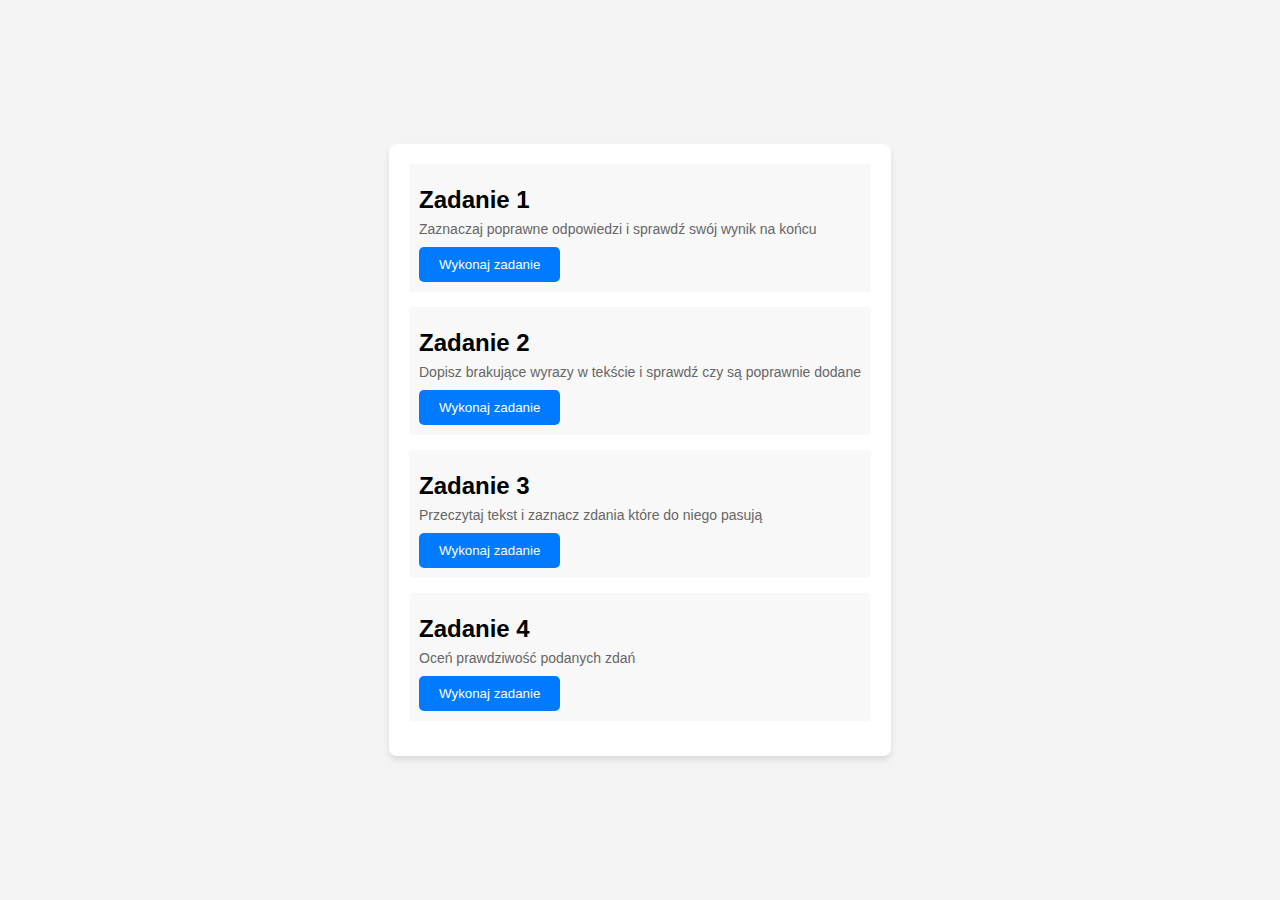
==== index.html @ ec9b62aa "Add files via upload" ====
<!DOCTYPE html>
<html lang="pl">
<head>
    <meta charset="UTF-8">
    <meta name="viewport" content="width=device-width, initial-scale=1.0">
    <title>Gra o fizyce | Strona główna</title>
    <link rel="icon" href="atom.png">
    <link rel="stylesheet" href="base.css">
    <style>
        .zadania {
            max-width: 600px;
            margin: 20px auto;
            background-color: #fff;
            border-radius: 8px;
            box-shadow: 0 4px 6px rgba(0, 0, 0, 0.1);
            padding: 20px;
        }

        .zadanie {
            margin-bottom: 15px;
            padding: 10px;
            border-radius: 4px;
            background-color: #f8f8f8;
            line-height: 0.5;
        }

        .zadanie a {
            text-decoration: none;
            color: #333;
            font-weight: bold;
        }

        .opis {
            font-size: 14px;
            color: #666;
        }
    </style>
</head>
<body>
    <div class="zadania">
        <div class="zadanie">
            <h2>Zadanie 1</h2>
            <p class="opis">Zaznaczaj poprawne odpowiedzi i sprawdź swój wynik na końcu</p>
            <button class="btn" onclick="refEx('zad1.html')">Wykonaj zadanie</button>
        </div>
        <div class="zadanie">
            <h2>Zadanie 2</h2>
            <p class="opis">Dopisz brakujące wyrazy w tekście i sprawdź czy są poprawnie dodane</p>
            <button class="btn" onclick="refEx('zad2.html')">Wykonaj zadanie</button>
        </div>
        <div class="zadanie">
            <h2>Zadanie 3</h2>
            <p class="opis">Przeczytaj tekst i zaznacz zdania które do niego pasują </p>
            <button class="btn" onclick="refEx('zad3.html')">Wykonaj zadanie</button>
        </div>
        <div class="zadanie">
            <h2>Zadanie 4</h2>
            <p class="opis">Oceń prawdziwość podanych zdań</p>
            <button class="btn" onclick="refEx('zad4.html')">Wykonaj zadanie</button>
        </div>
    </div>
    <script>
        function refEx(ex) { window.location.href = ex; }
    </script>
</body>
</html>
---- base.css ----
body {
    font-family: Arial, sans-serif;
    margin: 0;
    padding: 0;
    display: flex;
    justify-content: center;
    align-items: center;
    height: 100vh;
    background-color: #f4f4f4;
}
.navbuttons {
    position: absolute;
    top: 10px;
    left: 10px;
    display: flex;
    justify-content: center;
    gap: 10px;
}
.btn {
    padding: 10px 20px;
    background-color: #007bff;
    color: #fff;
    border: none;
    border-radius: 5px;
    cursor: pointer;
    transition: background-color 0.3s ease;
}
.btn:hover:not(.btn-off) {
    background-color: #0056b3;
}

.btn-off {
    background-color: #969696;
    cursor: auto;
}
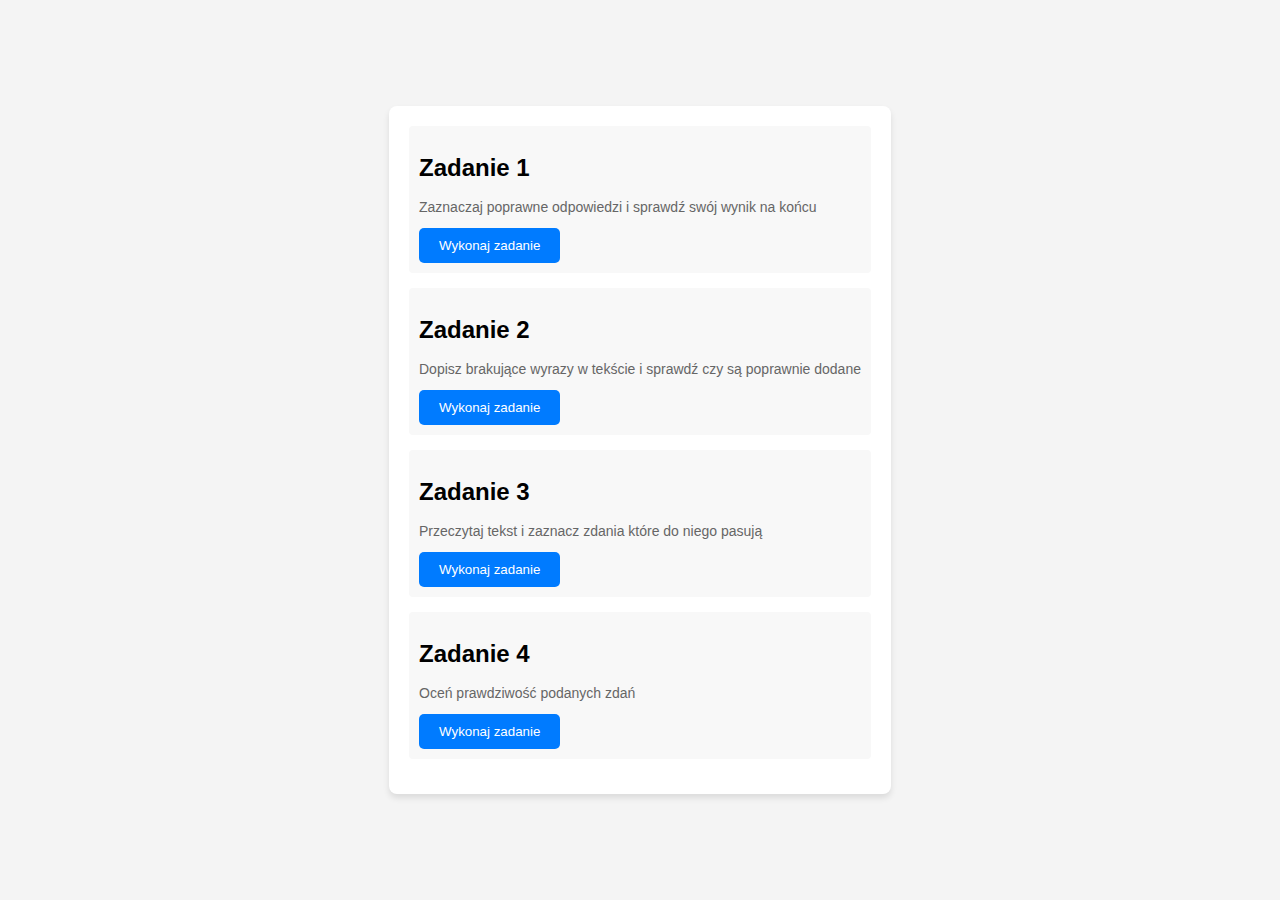
==== commit 0009ba34: "Update index.html" ====
--- a/index.html
+++ b/index.html
@@ -21,7 +21,7 @@
             padding: 10px;
             border-radius: 4px;
             background-color: #f8f8f8;
-            line-height: 0.5;
+            line-height: 1;
         }
 
         .zadanie a {
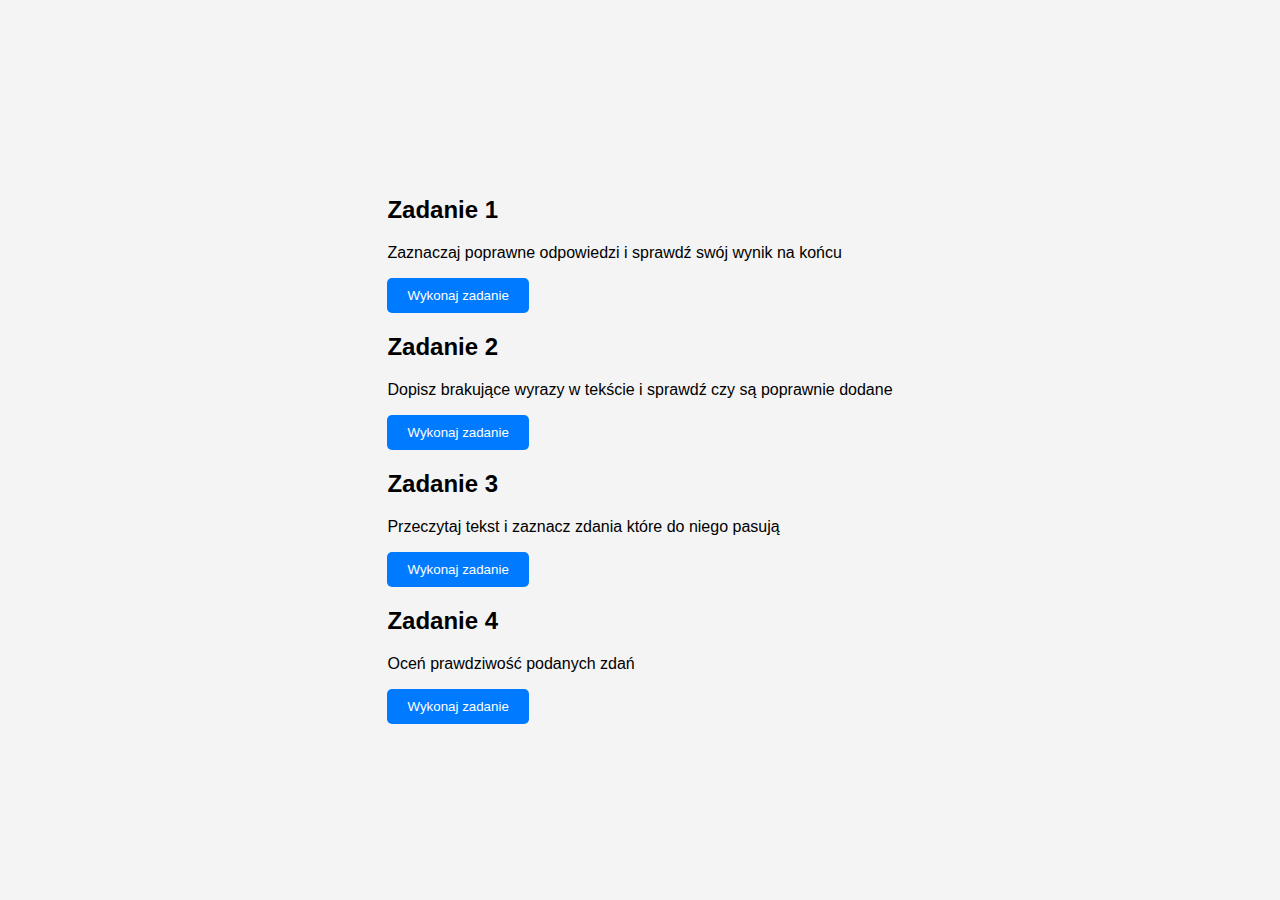
==== commit 51db9102: "Changed: structure of files > Added: folder for js and css files, moved js and css from .html files " ====
--- a/index.html
+++ b/index.html
@@ -5,36 +5,7 @@
     <meta name="viewport" content="width=device-width, initial-scale=1.0">
     <title>Gra o fizyce | Strona główna</title>
     <link rel="icon" href="atom.png">
-    <link rel="stylesheet" href="base.css">
-    <style>
-        .zadania {
-            max-width: 600px;
-            margin: 20px auto;
-            background-color: #fff;
-            border-radius: 8px;
-            box-shadow: 0 4px 6px rgba(0, 0, 0, 0.1);
-            padding: 20px;
-        }
-
-        .zadanie {
-            margin-bottom: 15px;
-            padding: 10px;
-            border-radius: 4px;
-            background-color: #f8f8f8;
-            line-height: 1;
-        }
-
-        .zadanie a {
-            text-decoration: none;
-            color: #333;
-            font-weight: bold;
-        }
-
-        .opis {
-            font-size: 14px;
-            color: #666;
-        }
-    </style>
+    <link rel="stylesheet" href="css/base.css">
 </head>
 <body>
     <div class="zadania">
@@ -59,8 +30,6 @@
             <button class="btn" onclick="refEx('zad4.html')">Wykonaj zadanie</button>
         </div>
     </div>
-    <script>
-        function refEx(ex) { window.location.href = ex; }
-    </script>
+    <script src="js/index.js"></script>
 </body>
 </html>
--- a/css/base.css
+++ b/css/base.css
@@ -0,0 +1,36 @@
+body {
+    font-family: Arial, sans-serif;
+    margin: 0;
+    padding: 0;
+    display: flex;
+    justify-content: center;
+    align-items: center;
+    height: 100vh;
+    background-color: #f4f4f4;
+}
+.navbuttons {
+    position: absolute;
+    top: 10px;
+    left: 10px;
+    display: flex;
+    justify-content: center;
+    gap: 10px;
+}
+.btn {
+    padding: 10px 20px;
+    background-color: #007bff;
+    color: #fff;
+    border: none;
+    border-radius: 5px;
+    cursor: pointer;
+    transition: background-color 0.3s ease;
+}
+.btn:hover:not(.btn-off) {
+    background-color: #0056b3;
+}
+
+.btn-off {
+    background-color: #969696;
+    cursor: auto;
+}
+
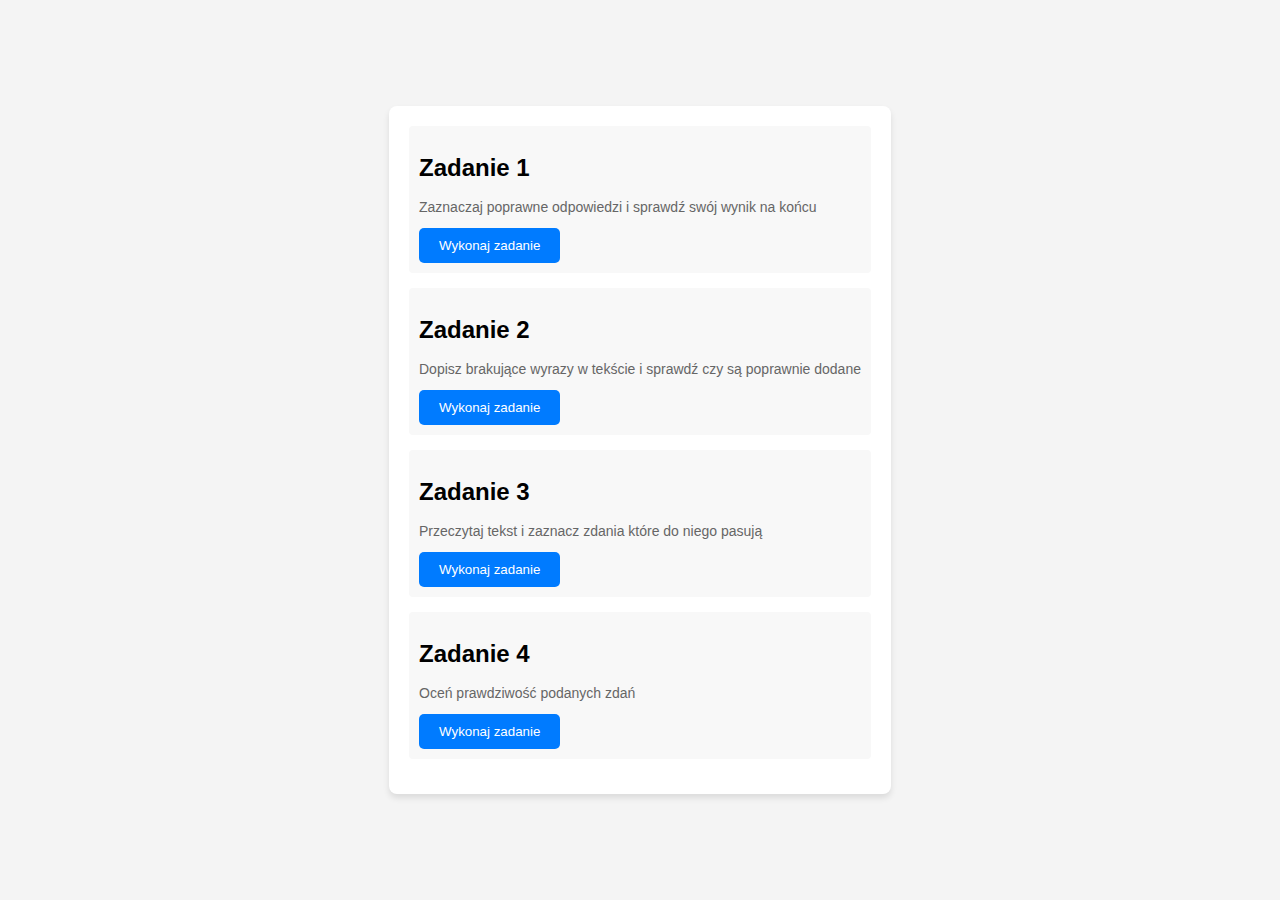
==== commit 15ae4ff0: "Reverted structure. Reason: to much errors" ====
--- a/index.html
+++ b/index.html
@@ -5,7 +5,36 @@
     <meta name="viewport" content="width=device-width, initial-scale=1.0">
     <title>Gra o fizyce | Strona główna</title>
     <link rel="icon" href="atom.png">
-    <link rel="stylesheet" href="css/base.css">
+    <link rel="stylesheet" href="base.css">
+    <style>
+        .zadania {
+            max-width: 600px;
+            margin: 20px auto;
+            background-color: #fff;
+            border-radius: 8px;
+            box-shadow: 0 4px 6px rgba(0, 0, 0, 0.1);
+            padding: 20px;
+        }
+
+        .zadanie {
+            margin-bottom: 15px;
+            padding: 10px;
+            border-radius: 4px;
+            background-color: #f8f8f8;
+            line-height: 1;
+        }
+
+        .zadanie a {
+            text-decoration: none;
+            color: #333;
+            font-weight: bold;
+        }
+
+        .opis {
+            font-size: 14px;
+            color: #666;
+        }
+    </style>
 </head>
 <body>
     <div class="zadania">
@@ -30,6 +59,8 @@
             <button class="btn" onclick="refEx('zad4.html')">Wykonaj zadanie</button>
         </div>
     </div>
-    <script src="js/index.js"></script>
+    <script>
+        function refEx(ex) { window.location.href = ex; }
+    </script>
 </body>
 </html>
--- a/base.css
+++ b/base.css
@@ -0,0 +1,36 @@
+body {
+    font-family: Arial, sans-serif;
+    margin: 0;
+    padding: 0;
+    display: flex;
+    justify-content: center;
+    align-items: center;
+    height: 100vh;
+    background-color: #f4f4f4;
+}
+.navbuttons {
+    position: absolute;
+    top: 10px;
+    left: 10px;
+    display: flex;
+    justify-content: center;
+    gap: 10px;
+}
+.btn {
+    padding: 10px 20px;
+    background-color: #007bff;
+    color: #fff;
+    border: none;
+    border-radius: 5px;
+    cursor: pointer;
+    transition: background-color 0.3s ease;
+}
+.btn:hover:not(.btn-off) {
+    background-color: #0056b3;
+}
+
+.btn-off {
+    background-color: #969696;
+    cursor: auto;
+}
+
